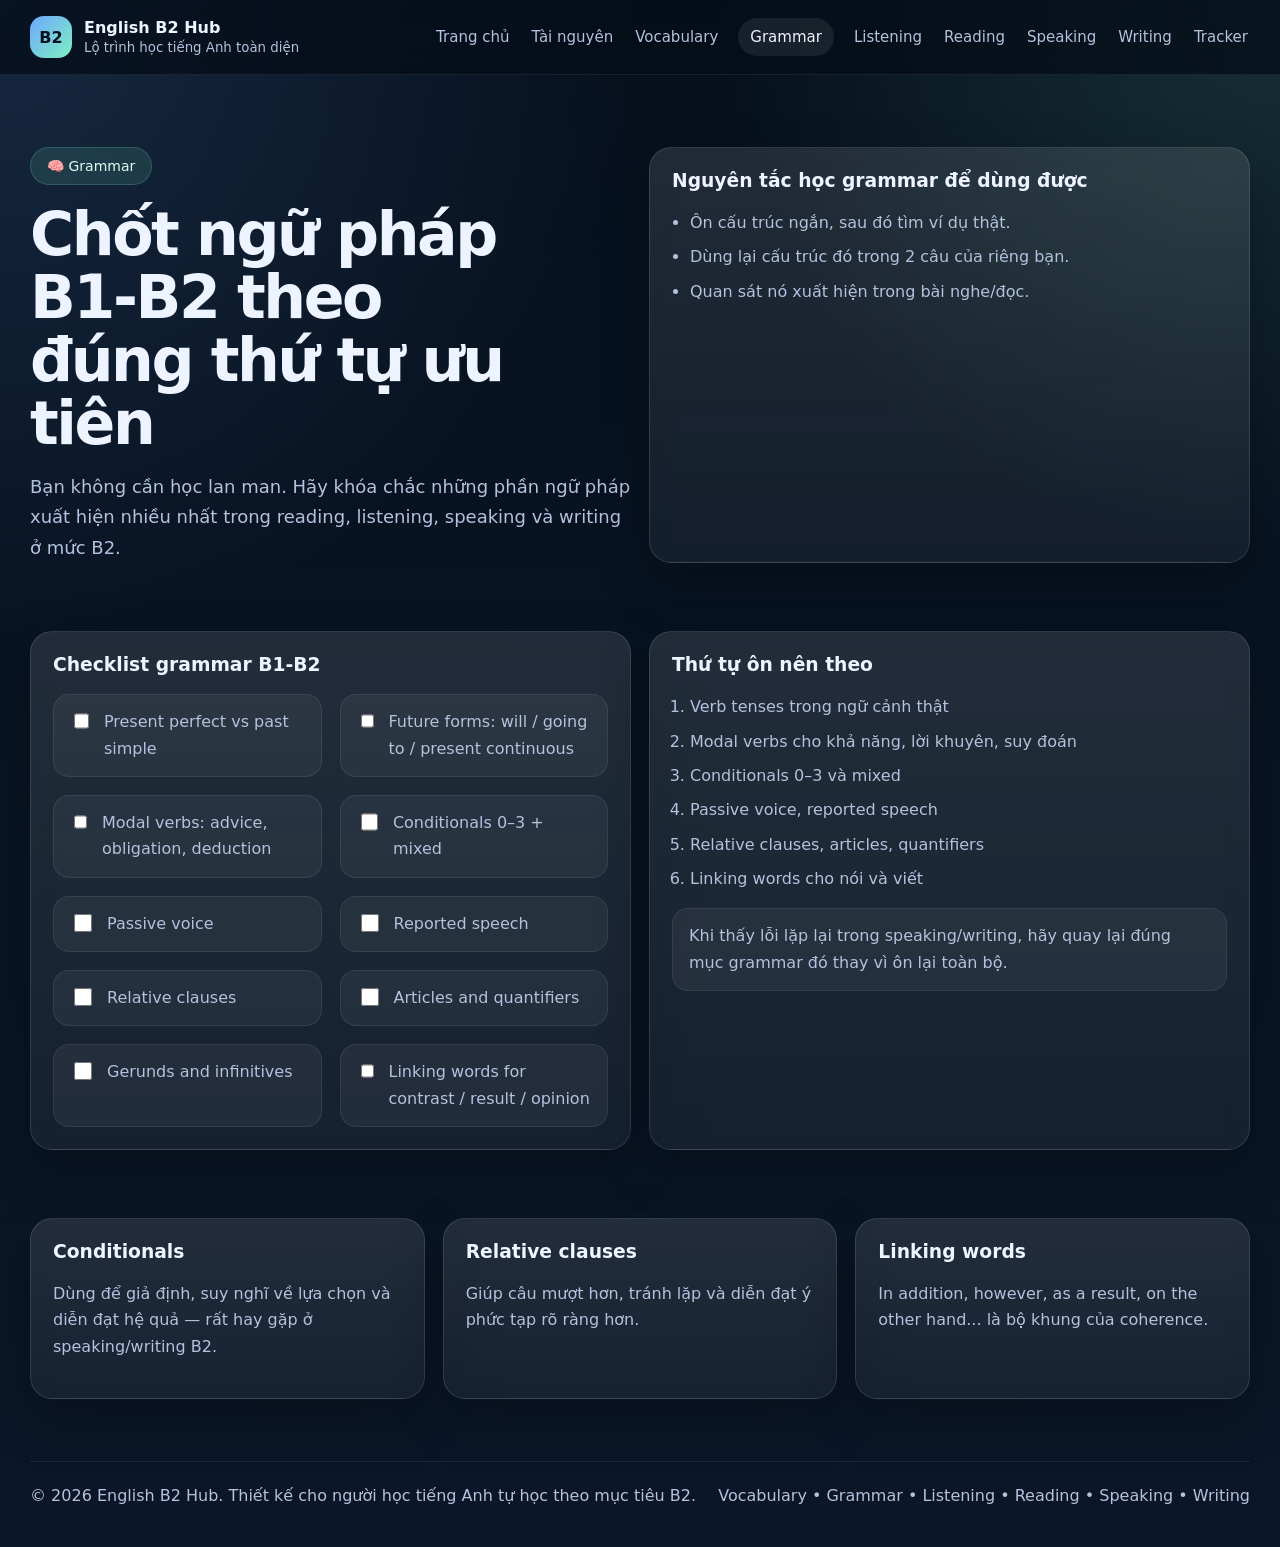
==== grammar.html @ 18d77c6f "`Removed styles.css and app.js files, replaced with inline styles in HTML files`" ====
<!DOCTYPE html>
<html lang="vi">
  <head>
    <meta charset="UTF-8" />
    <meta name="viewport" content="width=device-width, initial-scale=1.0" />
    <title>English B2 Hub - Grammar</title>
    <meta name="description" content="Trang ôn ngữ pháp B1-B2 với checklist và thứ tự ưu tiên." />
    <style id="inline-styles">
/* English B2 Hub - shared styles */
:root {
  --bg: #07111f;
  --bg-soft: #0d1b2d;
  --card: rgba(255, 255, 255, 0.08);
  --card-strong: rgba(255, 255, 255, 0.12);
  --card-border: rgba(255, 255, 255, 0.12);
  --text: #eef4ff;
  --muted: #b3c2dd;
  --primary: #6ea8fe;
  --accent: #7ef0c2;
  --warning: #ffd166;
  --danger: #ff9b9b;
  --ok: #89f0bb;
  --shadow: 0 20px 50px rgba(0, 0, 0, 0.28);
  --radius: 22px;
  --max-width: 1220px;
}
* { box-sizing: border-box; }
html { scroll-behavior: smooth; }
body {
  margin: 0;
  font-family: Inter, system-ui, -apple-system, BlinkMacSystemFont, "Segoe UI", sans-serif;
  background:
    radial-gradient(circle at top left, rgba(110, 168, 254, 0.16), transparent 32%),
    radial-gradient(circle at top right, rgba(126, 240, 194, 0.14), transparent 28%),
    linear-gradient(180deg, #06101d 0%, #081423 48%, #0b1728 100%);
  color: var(--text);
}
a { color: inherit; text-decoration: none; }
button, input, textarea, select { font: inherit; }
input, textarea, select {
  width: 100%;
  background: rgba(255,255,255,0.06);
  border: 1px solid rgba(255,255,255,0.12);
  color: var(--text);
  border-radius: 14px;
  padding: 12px 14px;
}
input::placeholder, textarea::placeholder { color: #9eb0cd; }
textarea { min-height: 96px; resize: vertical; }
.container {
  width: min(var(--max-width), calc(100% - 28px));
  margin: 0 auto;
}
.pill {
  display: inline-flex;
  gap: 8px;
  align-items: center;
  padding: 10px 16px;
  border-radius: 999px;
  background: rgba(126,240,194,0.12);
  border: 1px solid rgba(126,240,194,0.2);
  color: #ddfff2;
  font-size: 14px;
}
header {
  position: sticky;
  top: 0;
  z-index: 30;
  backdrop-filter: blur(14px);
  background: rgba(5,13,24,0.74);
  border-bottom: 1px solid rgba(255,255,255,0.08);
}
.nav {
  display: flex;
  justify-content: space-between;
  align-items: center;
  gap: 18px;
  padding: 16px 0;
}
.brand {
  display: flex;
  align-items: center;
  gap: 12px;
  font-weight: 800;
}
.brand-logo {
  width: 42px;
  height: 42px;
  border-radius: 14px;
  display: grid;
  place-items: center;
  background: linear-gradient(135deg, var(--primary), var(--accent));
  color: #07111f;
  font-weight: 900;
}
.nav-links {
  display: flex;
  align-items: center;
  gap: 18px;
  color: var(--muted);
  font-size: 15px;
  flex-wrap: wrap;
  justify-content: flex-end;
}
.nav-links a:hover, .nav-links a.active { color: var(--text); }
.button {
  display: inline-flex;
  align-items: center;
  justify-content: center;
  gap: 10px;
  padding: 14px 20px;
  border-radius: 14px;
  font-weight: 700;
  border: none;
  cursor: pointer;
  transition: transform 0.2s ease, opacity 0.2s ease;
}
.button:hover { transform: translateY(-2px); }
.button-primary {
  background: linear-gradient(135deg, var(--primary), #9bc5ff);
  color: #07111f;
  box-shadow: 0 14px 30px rgba(110,168,254,0.2);
}
.button-secondary {
  background: rgba(255,255,255,0.08);
  color: var(--text);
  border: 1px solid rgba(255,255,255,0.12);
}
.button-ghost {
  background: transparent;
  color: var(--muted);
  border: 1px solid rgba(255,255,255,0.12);
}
.hero { padding: 72px 0 34px; }
.hero-grid {
  display: grid;
  grid-template-columns: 1.1fr 0.9fr;
  gap: 22px;
  align-items: center;
}
.hero h1 {
  margin: 18px 0 16px;
  font-size: clamp(2.4rem, 4.7vw, 4.5rem);
  line-height: 1.05;
  letter-spacing: -0.04em;
}
.hero p {
  margin: 0;
  color: var(--muted);
  font-size: 18px;
  line-height: 1.7;
  max-width: 720px;
}
.hero-actions {
  display: flex;
  gap: 14px;
  flex-wrap: wrap;
  margin-top: 28px;
}
.hero-card,
.card {
  background: linear-gradient(180deg, rgba(255,255,255,0.11), rgba(255,255,255,0.05));
  border: 1px solid var(--card-border);
  border-radius: var(--radius);
  padding: 22px;
  box-shadow: var(--shadow);
}
.hero-card h3,
.card h3,
.card h4,
.section-title h2,
.resource-card h3,
.metric strong,
.stat-card strong {
  margin-top: 0;
}
.mini-grid,
.grid-2,
.grid-3,
.grid-4,
.quick-grid,
.card-grid,
.checklist-grid,
.resource-grid,
.form-grid,
.skill-tabs,
.stat-grid {
  display: grid;
  gap: 18px;
}
.grid-2, .form-grid { grid-template-columns: repeat(2, 1fr); }
.grid-3, .resource-grid, .quick-grid { grid-template-columns: repeat(3, 1fr); }
.grid-4, .card-grid, .mini-grid, .stat-grid { grid-template-columns: repeat(4, 1fr); }
.checklist-grid { grid-template-columns: repeat(2, 1fr); }
.skill-tabs { grid-template-columns: repeat(5, 1fr); }
section { padding: 34px 0; }
.section-title {
  display: flex;
  justify-content: space-between;
  align-items: end;
  gap: 20px;
  margin-bottom: 22px;
}
.section-title h2 {
  margin: 0;
  font-size: clamp(1.7rem, 3vw, 2.45rem);
}
.section-title p,
.card p,
.list li,
.note,
.metric p,
.small-muted,
label {
  color: var(--muted);
  line-height: 1.65;
}
.metric strong, .stat-card strong {
  font-size: 28px;
  display: block;
  margin-bottom: 8px;
}
.metric, .stat-card { text-align: center; }
.badge,
.tag {
  display: inline-flex;
  align-items: center;
  gap: 8px;
  padding: 8px 12px;
  border-radius: 999px;
  background: rgba(255,255,255,0.08);
  color: #dce8ff;
  font-size: 13px;
  font-weight: 700;
}
.resource-top,
.flex-between,
.page-top {
  display: flex;
  align-items: center;
  justify-content: space-between;
  gap: 10px;
  flex-wrap: wrap;
}
.page-top { margin-bottom: 18px; }
.resource-links,
.inline-actions {
  display: flex;
  gap: 10px;
  flex-wrap: wrap;
  margin-top: 16px;
}
.resource-link {
  display: inline-flex;
  align-items: center;
  gap: 8px;
  padding: 10px 14px;
  border-radius: 999px;
  background: rgba(255,255,255,0.08);
  border: 1px solid rgba(255,255,255,0.12);
  color: var(--text);
  font-size: 14px;
  font-weight: 600;
}
.resource-link:hover { background: rgba(255,255,255,0.12); }
.list {
  margin: 14px 0 0;
  padding-left: 18px;
  display: grid;
  gap: 8px;
}
.mini-icon,
.step-no {
  width: 52px;
  height: 52px;
  border-radius: 16px;
  display: grid;
  place-items: center;
  margin-bottom: 16px;
  font-weight: 800;
  font-size: 20px;
  background: linear-gradient(135deg, rgba(110,168,254,0.2), rgba(126,240,194,0.18));
  border: 1px solid rgba(255,255,255,0.12);
}
.progress-shell {
  height: 12px;
  width: 100%;
  border-radius: 999px;
  background: rgba(255,255,255,0.08);
  overflow: hidden;
  margin-top: 16px;
}
.progress-bar {
  height: 100%;
  width: 0%;
  border-radius: inherit;
  background: linear-gradient(90deg, var(--accent), var(--primary));
  transition: width 0.25s ease;
}
.note {
  background: rgba(255,255,255,0.05);
  border: 1px solid rgba(255,255,255,0.08);
  border-radius: 16px;
  padding: 14px 16px;
}
.resource-panel { display: none; }
.resource-panel.active { display: block; }
.skill-tab {
  padding: 14px 16px;
  border-radius: 16px;
  background: rgba(255,255,255,0.06);
  border: 1px solid rgba(255,255,255,0.12);
  color: var(--text);
  cursor: pointer;
  font-weight: 700;
}
.skill-tab.active {
  background: linear-gradient(135deg, rgba(110,168,254,0.22), rgba(126,240,194,0.18));
  border-color: rgba(126,240,194,0.42);
}
.check-item {
  display: flex;
  gap: 12px;
  align-items: flex-start;
  padding: 14px 16px;
  border-radius: 16px;
  background: rgba(255,255,255,0.05);
  border: 1px solid rgba(255,255,255,0.08);
}
.check-item input[type="checkbox"] {
  width: 18px;
  height: 18px;
  accent-color: #7ef0c2;
  margin-top: 3px;
}
.starter-card,
.resource-card,
.metric,
.vocab-item,
.prompt-box,
.task-card,
.feature-card {
  background: rgba(255,255,255,0.06);
  border: 1px solid rgba(255,255,255,0.1);
  border-radius: 20px;
  padding: 18px;
}
.starter-card strong, .vocab-item strong {
  display: block;
  margin-bottom: 8px;
  font-size: 17px;
}
.vocab-form, .search-row {
  display: grid;
  gap: 12px;
}
.vocab-list, .tasks-list {
  display: grid;
  gap: 12px;
  margin-top: 18px;
}
.vocab-item {
  display: flex;
  justify-content: space-between;
  gap: 14px;
  align-items: flex-start;
}
.icon-btn {
  min-width: 42px;
  height: 42px;
  border-radius: 12px;
  border: 1px solid rgba(255,255,255,0.12);
  background: rgba(255,255,255,0.06);
  color: var(--text);
  cursor: pointer;
}
.prompt-box {
  min-height: 120px;
  font-size: 17px;
  line-height: 1.7;
}
footer {
  padding: 28px 0 42px;
  color: var(--muted);
}
.footer-row {
  display: flex;
  justify-content: space-between;
  gap: 16px;
  flex-wrap: wrap;
  border-top: 1px solid rgba(255,255,255,0.08);
  padding-top: 24px;
}
.hero-card ul { margin-top: 12px; }
.table-lite {
  width: 100%;
  border-collapse: collapse;
  margin-top: 12px;
}
.table-lite th, .table-lite td {
  text-align: left;
  padding: 12px 10px;
  border-bottom: 1px solid rgba(255,255,255,0.08);
  color: var(--muted);
}
.table-lite th { color: var(--text); font-weight: 700; }
.kbd {
  display: inline-block;
  padding: 4px 8px;
  border-radius: 8px;
  background: rgba(255,255,255,0.08);
  border: 1px solid rgba(255,255,255,0.12);
  color: #dce8ff;
  font-size: 13px;
}
@media (max-width: 1100px) {
  .hero-grid,
  .grid-2,
  .grid-3,
  .grid-4,
  .quick-grid,
  .card-grid,
  .checklist-grid,
  .resource-grid,
  .form-grid,
  .stat-grid,
  .mini-grid {
    grid-template-columns: repeat(2, 1fr);
  }
  .skill-tabs { grid-template-columns: repeat(3, 1fr); }
  .hero-grid { grid-template-columns: 1fr; }
}
@media (max-width: 760px) {
  .nav-links { display: none; }
  .hero { padding-top: 42px; }
  .hero p { font-size: 16px; }
  .grid-2,
  .grid-3,
  .grid-4,
  .quick-grid,
  .card-grid,
  .checklist-grid,
  .resource-grid,
  .form-grid,
  .skill-tabs,
  .stat-grid,
  .mini-grid,
  .hero-grid {
    grid-template-columns: 1fr;
  }
  .section-title,
  .flex-between,
  .footer-row,
  .page-top {
    flex-direction: column;
    align-items: flex-start;
  }
}


/* extra fixes */
html, body { min-height: 100%; }
body { overflow-x: hidden; }
header { position: sticky; top: 0; }
.nav-links a.active { color: var(--text); background: rgba(255,255,255,0.08); padding: 10px 12px; border-radius: 999px; }
.nav-links a { padding: 8px 2px; }
.hero h1 { max-width: 12ch; }
.card, .feature-card, .resource-card, .hero-card, .tracker-card, .starter-card { backdrop-filter: blur(10px); }
.feature-card, .resource-card, .tracker-card, .starter-card { background: linear-gradient(180deg, rgba(255,255,255,0.10), rgba(255,255,255,0.05)); border: 1px solid var(--card-border); border-radius: var(--radius); padding: 22px; box-shadow: var(--shadow); }
.feature-card h3, .resource-card h3 { margin-top: 0; }
.feature-card p, .resource-card p { color: var(--muted); line-height: 1.65; }
.inline-actions { display: flex; gap: 10px; flex-wrap: wrap; margin-top: 14px; }
.card-grid { display: grid; gap: 18px; grid-template-columns: repeat(4, 1fr); }
.stat-grid { display: grid; gap: 18px; grid-template-columns: repeat(4, 1fr); }
.stat-card { text-align: center; }
.stat-card strong { display: block; font-size: 26px; margin-bottom: 8px; }
.page-top { display: flex; justify-content: space-between; align-items: center; gap: 10px; flex-wrap: wrap; }
.step-no { width: 52px; height: 52px; border-radius: 16px; display: grid; place-items: center; margin-bottom: 16px; font-weight: 800; font-size: 20px; background: linear-gradient(135deg, rgba(110,168,254,0.2), rgba(126,240,194,0.18)); border: 1px solid rgba(255,255,255,0.12); }
@media (max-width: 1100px) { .card-grid, .stat-grid { grid-template-columns: repeat(2, 1fr); } .hero h1 { max-width: none; } }
@media (max-width: 760px) { .card-grid, .stat-grid { grid-template-columns: 1fr; } .nav-links a.active { padding: 8px 0; background: transparent; } }

</style>
    <link rel="stylesheet" href="assets/styles.css" />
  </head>
  <body>
    <header>
      <div class="container nav">
        <a href="index.html" class="brand">
          <div class="brand-logo">B2</div>
          <div>
            <div>English B2 Hub</div>
            <small style="color: var(--muted); font-weight: 500">Lộ trình học tiếng Anh toàn diện</small>
          </div>
        </a>
        <nav class="nav-links">
          <a href="index.html" class="">Trang chủ</a>
<a href="resources.html" class="">Tài nguyên</a>
<a href="vocabulary.html" class="">Vocabulary</a>
<a href="grammar.html" class="active">Grammar</a>
<a href="listening.html" class="">Listening</a>
<a href="reading.html" class="">Reading</a>
<a href="speaking.html" class="">Speaking</a>
<a href="writing.html" class="">Writing</a>
<a href="tracker.html" class="">Tracker</a>
        </nav>
      </div>
    </header>
    <main>

      <section class="hero">
        <div class="container grid-2">
          <div>
            <div class="pill">🧠 Grammar</div>
            <h1 style="margin-top:18px;">Chốt ngữ pháp B1-B2 theo đúng thứ tự ưu tiên</h1>
            <p>Bạn không cần học lan man. Hãy khóa chắc những phần ngữ pháp xuất hiện nhiều nhất trong reading, listening, speaking và writing ở mức B2.</p>
          </div>
          <div class="hero-card">
            <h3>Nguyên tắc học grammar để dùng được</h3>
            <ul class="list">
              <li>Ôn cấu trúc ngắn, sau đó tìm ví dụ thật.</li>
              <li>Dùng lại cấu trúc đó trong 2 câu của riêng bạn.</li>
              <li>Quan sát nó xuất hiện trong bài nghe/đọc.</li>
            </ul>
          </div>
        </div>
      </section>

      <section>
        <div class="container grid-2">
          <article class="card">
            <h3>Checklist grammar B1-B2</h3>
            <div class="checklist-grid" id="grammarChecklist"></div>
          </article>
          <article class="card">
            <h3>Thứ tự ôn nên theo</h3>
            <ol class="list">
              <li>Verb tenses trong ngữ cảnh thật</li>
              <li>Modal verbs cho khả năng, lời khuyên, suy đoán</li>
              <li>Conditionals 0–3 và mixed</li>
              <li>Passive voice, reported speech</li>
              <li>Relative clauses, articles, quantifiers</li>
              <li>Linking words cho nói và viết</li>
            </ol>
            <div class="note" style="margin-top:16px;">Khi thấy lỗi lặp lại trong speaking/writing, hãy quay lại đúng mục grammar đó thay vì ôn lại toàn bộ.</div>
          </article>
        </div>
      </section>

      <section>
        <div class="container grid-3">
          <article class="resource-card">
            <h3>Conditionals</h3>
            <p>Dùng để giả định, suy nghĩ về lựa chọn và diễn đạt hệ quả — rất hay gặp ở speaking/writing B2.</p>
          </article>
          <article class="resource-card">
            <h3>Relative clauses</h3>
            <p>Giúp câu mượt hơn, tránh lặp và diễn đạt ý phức tạp rõ ràng hơn.</p>
          </article>
          <article class="resource-card">
            <h3>Linking words</h3>
            <p>In addition, however, as a result, on the other hand... là bộ khung của coherence.</p>
          </article>
        </div>
      </section>

    </main>

    <footer>
      <div class="container footer-row">
        <div>© 2026 English B2 Hub. Thiết kế cho người học tiếng Anh tự học theo mục tiêu B2.</div>
        <div>Vocabulary • Grammar • Listening • Reading • Speaking • Writing</div>
      </div>
    </footer>
    <script defer src="assets/app.js"></script>
  </body>
</html>
---- assets/styles.css ----
/* English B2 Hub - shared styles */
:root {
  --bg: #07111f;
  --bg-soft: #0d1b2d;
  --card: rgba(255, 255, 255, 0.08);
  --card-strong: rgba(255, 255, 255, 0.12);
  --card-border: rgba(255, 255, 255, 0.12);
  --text: #eef4ff;
  --muted: #b3c2dd;
  --primary: #6ea8fe;
  --accent: #7ef0c2;
  --warning: #ffd166;
  --danger: #ff9b9b;
  --ok: #89f0bb;
  --shadow: 0 20px 50px rgba(0, 0, 0, 0.28);
  --radius: 22px;
  --max-width: 1220px;
}
* { box-sizing: border-box; }
html { scroll-behavior: smooth; }
body {
  margin: 0;
  font-family: Inter, system-ui, -apple-system, BlinkMacSystemFont, "Segoe UI", sans-serif;
  background:
    radial-gradient(circle at top left, rgba(110, 168, 254, 0.16), transparent 32%),
    radial-gradient(circle at top right, rgba(126, 240, 194, 0.14), transparent 28%),
    linear-gradient(180deg, #06101d 0%, #081423 48%, #0b1728 100%);
  color: var(--text);
}
a { color: inherit; text-decoration: none; }
button, input, textarea, select { font: inherit; }
input, textarea, select {
  width: 100%;
  background: rgba(255,255,255,0.06);
  border: 1px solid rgba(255,255,255,0.12);
  color: var(--text);
  border-radius: 14px;
  padding: 12px 14px;
}
input::placeholder, textarea::placeholder { color: #9eb0cd; }
textarea { min-height: 96px; resize: vertical; }
.container {
  width: min(var(--max-width), calc(100% - 28px));
  margin: 0 auto;
}
.pill {
  display: inline-flex;
  gap: 8px;
  align-items: center;
  padding: 10px 16px;
  border-radius: 999px;
  background: rgba(126,240,194,0.12);
  border: 1px solid rgba(126,240,194,0.2);
  color: #ddfff2;
  font-size: 14px;
}
header {
  position: sticky;
  top: 0;
  z-index: 30;
  backdrop-filter: blur(14px);
  background: rgba(5,13,24,0.74);
  border-bottom: 1px solid rgba(255,255,255,0.08);
}
.nav {
  display: flex;
  justify-content: space-between;
  align-items: center;
  gap: 18px;
  padding: 16px 0;
}
.brand {
  display: flex;
  align-items: center;
  gap: 12px;
  font-weight: 800;
}
.brand-logo {
  width: 42px;
  height: 42px;
  border-radius: 14px;
  display: grid;
  place-items: center;
  background: linear-gradient(135deg, var(--primary), var(--accent));
  color: #07111f;
  font-weight: 900;
}
.nav-links {
  display: flex;
  align-items: center;
  gap: 18px;
  color: var(--muted);
  font-size: 15px;
  flex-wrap: wrap;
  justify-content: flex-end;
}
.nav-links a:hover, .nav-links a.active { color: var(--text); }
.button {
  display: inline-flex;
  align-items: center;
  justify-content: center;
  gap: 10px;
  padding: 14px 20px;
  border-radius: 14px;
  font-weight: 700;
  border: none;
  cursor: pointer;
  transition: transform 0.2s ease, opacity 0.2s ease;
}
.button:hover { transform: translateY(-2px); }
.button-primary {
  background: linear-gradient(135deg, var(--primary), #9bc5ff);
  color: #07111f;
  box-shadow: 0 14px 30px rgba(110,168,254,0.2);
}
.button-secondary {
  background: rgba(255,255,255,0.08);
  color: var(--text);
  border: 1px solid rgba(255,255,255,0.12);
}
.button-ghost {
  background: transparent;
  color: var(--muted);
  border: 1px solid rgba(255,255,255,0.12);
}
.hero { padding: 72px 0 34px; }
.hero-grid {
  display: grid;
  grid-template-columns: 1.1fr 0.9fr;
  gap: 22px;
  align-items: center;
}
.hero h1 {
  margin: 18px 0 16px;
  font-size: clamp(2.4rem, 4.7vw, 4.5rem);
  line-height: 1.05;
  letter-spacing: -0.04em;
}
.hero p {
  margin: 0;
  color: var(--muted);
  font-size: 18px;
  line-height: 1.7;
  max-width: 720px;
}
.hero-actions {
  display: flex;
  gap: 14px;
  flex-wrap: wrap;
  margin-top: 28px;
}
.hero-card,
.card {
  background: linear-gradient(180deg, rgba(255,255,255,0.11), rgba(255,255,255,0.05));
  border: 1px solid var(--card-border);
  border-radius: var(--radius);
  padding: 22px;
  box-shadow: var(--shadow);
}
.hero-card h3,
.card h3,
.card h4,
.section-title h2,
.resource-card h3,
.metric strong,
.stat-card strong {
  margin-top: 0;
}
.mini-grid,
.grid-2,
.grid-3,
.grid-4,
.quick-grid,
.card-grid,
.checklist-grid,
.resource-grid,
.form-grid,
.skill-tabs,
.stat-grid {
  display: grid;
  gap: 18px;
}
.grid-2, .form-grid { grid-template-columns: repeat(2, 1fr); }
.grid-3, .resource-grid, .quick-grid { grid-template-columns: repeat(3, 1fr); }
.grid-4, .card-grid, .mini-grid, .stat-grid { grid-template-columns: repeat(4, 1fr); }
.checklist-grid { grid-template-columns: repeat(2, 1fr); }
.skill-tabs { grid-template-columns: repeat(5, 1fr); }
section { padding: 34px 0; }
.section-title {
  display: flex;
  justify-content: space-between;
  align-items: end;
  gap: 20px;
  margin-bottom: 22px;
}
.section-title h2 {
  margin: 0;
  font-size: clamp(1.7rem, 3vw, 2.45rem);
}
.section-title p,
.card p,
.list li,
.note,
.metric p,
.small-muted,
label {
  color: var(--muted);
  line-height: 1.65;
}
.metric strong, .stat-card strong {
  font-size: 28px;
  display: block;
  margin-bottom: 8px;
}
.metric, .stat-card { text-align: center; }
.badge,
.tag {
  display: inline-flex;
  align-items: center;
  gap: 8px;
  padding: 8px 12px;
  border-radius: 999px;
  background: rgba(255,255,255,0.08);
  color: #dce8ff;
  font-size: 13px;
  font-weight: 700;
}
.resource-top,
.flex-between,
.page-top {
  display: flex;
  align-items: center;
  justify-content: space-between;
  gap: 10px;
  flex-wrap: wrap;
}
.page-top { margin-bottom: 18px; }
.resource-links,
.inline-actions {
  display: flex;
  gap: 10px;
  flex-wrap: wrap;
  margin-top: 16px;
}
.resource-link {
  display: inline-flex;
  align-items: center;
  gap: 8px;
  padding: 10px 14px;
  border-radius: 999px;
  background: rgba(255,255,255,0.08);
  border: 1px solid rgba(255,255,255,0.12);
  color: var(--text);
  font-size: 14px;
  font-weight: 600;
}
.resource-link:hover { background: rgba(255,255,255,0.12); }
.list {
  margin: 14px 0 0;
  padding-left: 18px;
  display: grid;
  gap: 8px;
}
.mini-icon,
.step-no {
  width: 52px;
  height: 52px;
  border-radius: 16px;
  display: grid;
  place-items: center;
  margin-bottom: 16px;
  font-weight: 800;
  font-size: 20px;
  background: linear-gradient(135deg, rgba(110,168,254,0.2), rgba(126,240,194,0.18));
  border: 1px solid rgba(255,255,255,0.12);
}
.progress-shell {
  height: 12px;
  width: 100%;
  border-radius: 999px;
  background: rgba(255,255,255,0.08);
  overflow: hidden;
  margin-top: 16px;
}
.progress-bar {
  height: 100%;
  width: 0%;
  border-radius: inherit;
  background: linear-gradient(90deg, var(--accent), var(--primary));
  transition: width 0.25s ease;
}
.note {
  background: rgba(255,255,255,0.05);
  border: 1px solid rgba(255,255,255,0.08);
  border-radius: 16px;
  padding: 14px 16px;
}
.resource-panel { display: none; }
.resource-panel.active { display: block; }
.skill-tab {
  padding: 14px 16px;
  border-radius: 16px;
  background: rgba(255,255,255,0.06);
  border: 1px solid rgba(255,255,255,0.12);
  color: var(--text);
  cursor: pointer;
  font-weight: 700;
}
.skill-tab.active {
  background: linear-gradient(135deg, rgba(110,168,254,0.22), rgba(126,240,194,0.18));
  border-color: rgba(126,240,194,0.42);
}
.check-item {
  display: flex;
  gap: 12px;
  align-items: flex-start;
  padding: 14px 16px;
  border-radius: 16px;
  background: rgba(255,255,255,0.05);
  border: 1px solid rgba(255,255,255,0.08);
}
.check-item input[type="checkbox"] {
  width: 18px;
  height: 18px;
  accent-color: #7ef0c2;
  margin-top: 3px;
}
.starter-card,
.resource-card,
.metric,
.vocab-item,
.prompt-box,
.task-card,
.feature-card {
  background: rgba(255,255,255,0.06);
  border: 1px solid rgba(255,255,255,0.1);
  border-radius: 20px;
  padding: 18px;
}
.starter-card strong, .vocab-item strong {
  display: block;
  margin-bottom: 8px;
  font-size: 17px;
}
.vocab-form, .search-row {
  display: grid;
  gap: 12px;
}
.vocab-list, .tasks-list {
  display: grid;
  gap: 12px;
  margin-top: 18px;
}
.vocab-item {
  display: flex;
  justify-content: space-between;
  gap: 14px;
  align-items: flex-start;
}
.icon-btn {
  min-width: 42px;
  height: 42px;
  border-radius: 12px;
  border: 1px solid rgba(255,255,255,0.12);
  background: rgba(255,255,255,0.06);
  color: var(--text);
  cursor: pointer;
}
.prompt-box {
  min-height: 120px;
  font-size: 17px;
  line-height: 1.7;
}
footer {
  padding: 28px 0 42px;
  color: var(--muted);
}
.footer-row {
  display: flex;
  justify-content: space-between;
  gap: 16px;
  flex-wrap: wrap;
  border-top: 1px solid rgba(255,255,255,0.08);
  padding-top: 24px;
}
.hero-card ul { margin-top: 12px; }
.table-lite {
  width: 100%;
  border-collapse: collapse;
  margin-top: 12px;
}
.table-lite th, .table-lite td {
  text-align: left;
  padding: 12px 10px;
  border-bottom: 1px solid rgba(255,255,255,0.08);
  color: var(--muted);
}
.table-lite th { color: var(--text); font-weight: 700; }
.kbd {
  display: inline-block;
  padding: 4px 8px;
  border-radius: 8px;
  background: rgba(255,255,255,0.08);
  border: 1px solid rgba(255,255,255,0.12);
  color: #dce8ff;
  font-size: 13px;
}
@media (max-width: 1100px) {
  .hero-grid,
  .grid-2,
  .grid-3,
  .grid-4,
  .quick-grid,
  .card-grid,
  .checklist-grid,
  .resource-grid,
  .form-grid,
  .stat-grid,
  .mini-grid {
    grid-template-columns: repeat(2, 1fr);
  }
  .skill-tabs { grid-template-columns: repeat(3, 1fr); }
  .hero-grid { grid-template-columns: 1fr; }
}
@media (max-width: 760px) {
  .nav-links { display: none; }
  .hero { padding-top: 42px; }
  .hero p { font-size: 16px; }
  .grid-2,
  .grid-3,
  .grid-4,
  .quick-grid,
  .card-grid,
  .checklist-grid,
  .resource-grid,
  .form-grid,
  .skill-tabs,
  .stat-grid,
  .mini-grid,
  .hero-grid {
    grid-template-columns: 1fr;
  }
  .section-title,
  .flex-between,
  .footer-row,
  .page-top {
    flex-direction: column;
    align-items: flex-start;
  }
}


/* extra fixes */
html, body { min-height: 100%; }
body { overflow-x: hidden; }
header { position: sticky; top: 0; }
.nav-links a.active { color: var(--text); background: rgba(255,255,255,0.08); padding: 10px 12px; border-radius: 999px; }
.nav-links a { padding: 8px 2px; }
.hero h1 { max-width: 12ch; }
.card, .feature-card, .resource-card, .hero-card, .tracker-card, .starter-card { backdrop-filter: blur(10px); }
.feature-card, .resource-card, .tracker-card, .starter-card { background: linear-gradient(180deg, rgba(255,255,255,0.10), rgba(255,255,255,0.05)); border: 1px solid var(--card-border); border-radius: var(--radius); padding: 22px; box-shadow: var(--shadow); }
.feature-card h3, .resource-card h3 { margin-top: 0; }
.feature-card p, .resource-card p { color: var(--muted); line-height: 1.65; }
.inline-actions { display: flex; gap: 10px; flex-wrap: wrap; margin-top: 14px; }
.card-grid { display: grid; gap: 18px; grid-template-columns: repeat(4, 1fr); }
.stat-grid { display: grid; gap: 18px; grid-template-columns: repeat(4, 1fr); }
.stat-card { text-align: center; }
.stat-card strong { display: block; font-size: 26px; margin-bottom: 8px; }
.page-top { display: flex; justify-content: space-between; align-items: center; gap: 10px; flex-wrap: wrap; }
.step-no { width: 52px; height: 52px; border-radius: 16px; display: grid; place-items: center; margin-bottom: 16px; font-weight: 800; font-size: 20px; background: linear-gradient(135deg, rgba(110,168,254,0.2), rgba(126,240,194,0.18)); border: 1px solid rgba(255,255,255,0.12); }
@media (max-width: 1100px) { .card-grid, .stat-grid { grid-template-columns: repeat(2, 1fr); } .hero h1 { max-width: none; } }
@media (max-width: 760px) { .card-grid, .stat-grid { grid-template-columns: 1fr; } .nav-links a.active { padding: 8px 0; background: transparent; } }
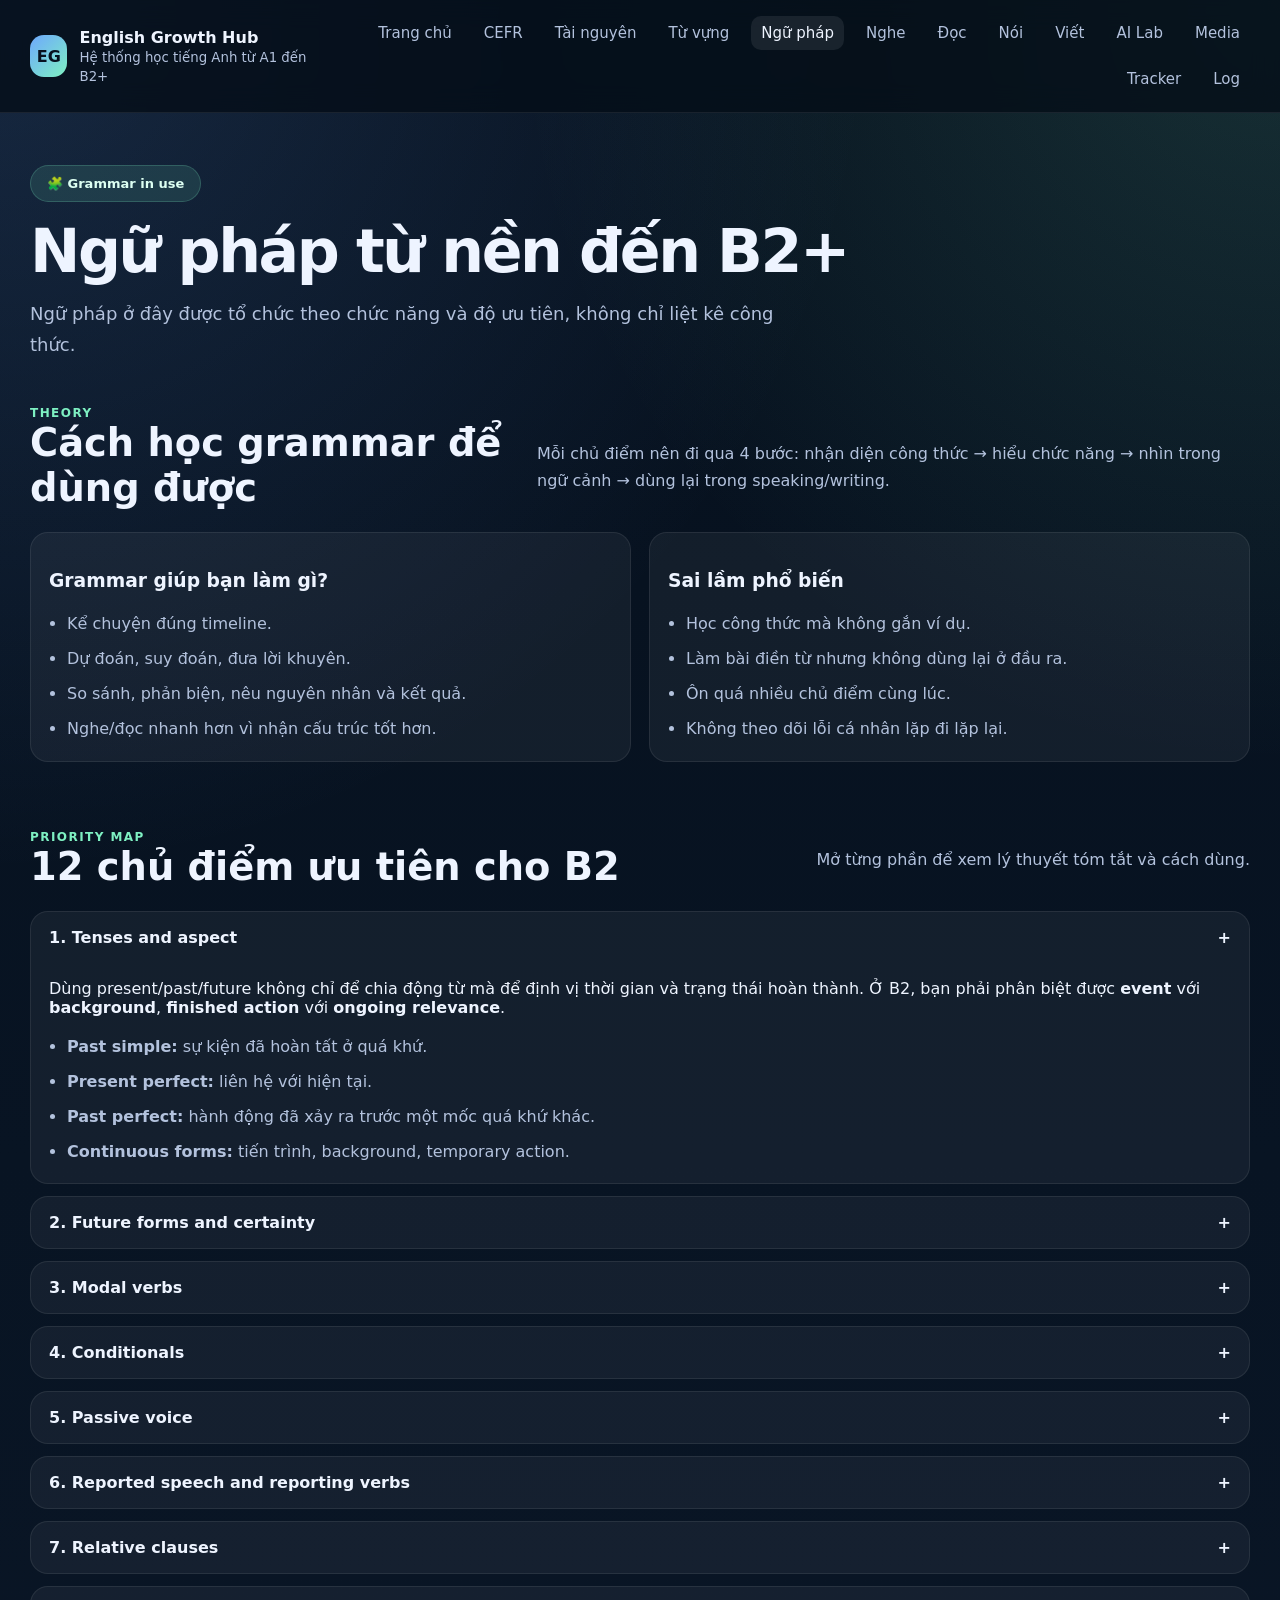
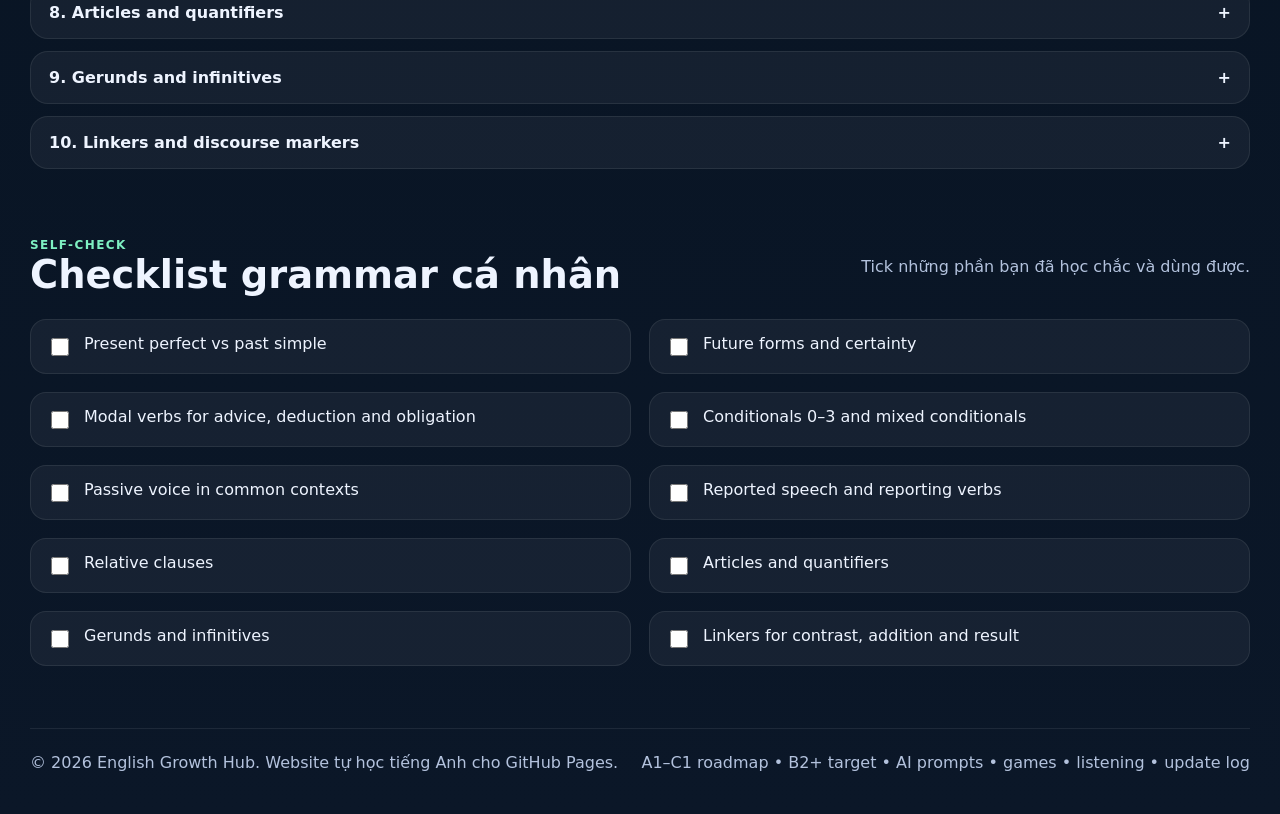
==== commit 1d4815c1: "`Updated English B2 Hub website with new features and content`" ====
--- a/grammar.html
+++ b/grammar.html
@@ -1,576 +1,25 @@
 <!DOCTYPE html>
 <html lang="vi">
-  <head>
-    <meta charset="UTF-8" />
-    <meta name="viewport" content="width=device-width, initial-scale=1.0" />
-    <title>English B2 Hub - Grammar</title>
-    <meta name="description" content="Trang ôn ngữ pháp B1-B2 với checklist và thứ tự ưu tiên." />
-    <style id="inline-styles">
-/* English B2 Hub - shared styles */
-:root {
-  --bg: #07111f;
-  --bg-soft: #0d1b2d;
-  --card: rgba(255, 255, 255, 0.08);
-  --card-strong: rgba(255, 255, 255, 0.12);
-  --card-border: rgba(255, 255, 255, 0.12);
-  --text: #eef4ff;
-  --muted: #b3c2dd;
-  --primary: #6ea8fe;
-  --accent: #7ef0c2;
-  --warning: #ffd166;
-  --danger: #ff9b9b;
-  --ok: #89f0bb;
-  --shadow: 0 20px 50px rgba(0, 0, 0, 0.28);
-  --radius: 22px;
-  --max-width: 1220px;
-}
-* { box-sizing: border-box; }
-html { scroll-behavior: smooth; }
-body {
-  margin: 0;
-  font-family: Inter, system-ui, -apple-system, BlinkMacSystemFont, "Segoe UI", sans-serif;
-  background:
-    radial-gradient(circle at top left, rgba(110, 168, 254, 0.16), transparent 32%),
-    radial-gradient(circle at top right, rgba(126, 240, 194, 0.14), transparent 28%),
-    linear-gradient(180deg, #06101d 0%, #081423 48%, #0b1728 100%);
-  color: var(--text);
-}
-a { color: inherit; text-decoration: none; }
-button, input, textarea, select { font: inherit; }
-input, textarea, select {
-  width: 100%;
-  background: rgba(255,255,255,0.06);
-  border: 1px solid rgba(255,255,255,0.12);
-  color: var(--text);
-  border-radius: 14px;
-  padding: 12px 14px;
-}
-input::placeholder, textarea::placeholder { color: #9eb0cd; }
-textarea { min-height: 96px; resize: vertical; }
-.container {
-  width: min(var(--max-width), calc(100% - 28px));
-  margin: 0 auto;
-}
-.pill {
-  display: inline-flex;
-  gap: 8px;
-  align-items: center;
-  padding: 10px 16px;
-  border-radius: 999px;
-  background: rgba(126,240,194,0.12);
-  border: 1px solid rgba(126,240,194,0.2);
-  color: #ddfff2;
-  font-size: 14px;
-}
-header {
-  position: sticky;
-  top: 0;
-  z-index: 30;
-  backdrop-filter: blur(14px);
-  background: rgba(5,13,24,0.74);
-  border-bottom: 1px solid rgba(255,255,255,0.08);
-}
-.nav {
-  display: flex;
-  justify-content: space-between;
-  align-items: center;
-  gap: 18px;
-  padding: 16px 0;
-}
-.brand {
-  display: flex;
-  align-items: center;
-  gap: 12px;
-  font-weight: 800;
-}
-.brand-logo {
-  width: 42px;
-  height: 42px;
-  border-radius: 14px;
-  display: grid;
-  place-items: center;
-  background: linear-gradient(135deg, var(--primary), var(--accent));
-  color: #07111f;
-  font-weight: 900;
-}
-.nav-links {
-  display: flex;
-  align-items: center;
-  gap: 18px;
-  color: var(--muted);
-  font-size: 15px;
-  flex-wrap: wrap;
-  justify-content: flex-end;
-}
-.nav-links a:hover, .nav-links a.active { color: var(--text); }
-.button {
-  display: inline-flex;
-  align-items: center;
-  justify-content: center;
-  gap: 10px;
-  padding: 14px 20px;
-  border-radius: 14px;
-  font-weight: 700;
-  border: none;
-  cursor: pointer;
-  transition: transform 0.2s ease, opacity 0.2s ease;
-}
-.button:hover { transform: translateY(-2px); }
-.button-primary {
-  background: linear-gradient(135deg, var(--primary), #9bc5ff);
-  color: #07111f;
-  box-shadow: 0 14px 30px rgba(110,168,254,0.2);
-}
-.button-secondary {
-  background: rgba(255,255,255,0.08);
-  color: var(--text);
-  border: 1px solid rgba(255,255,255,0.12);
-}
-.button-ghost {
-  background: transparent;
-  color: var(--muted);
-  border: 1px solid rgba(255,255,255,0.12);
-}
-.hero { padding: 72px 0 34px; }
-.hero-grid {
-  display: grid;
-  grid-template-columns: 1.1fr 0.9fr;
-  gap: 22px;
-  align-items: center;
-}
-.hero h1 {
-  margin: 18px 0 16px;
-  font-size: clamp(2.4rem, 4.7vw, 4.5rem);
-  line-height: 1.05;
-  letter-spacing: -0.04em;
-}
-.hero p {
-  margin: 0;
-  color: var(--muted);
-  font-size: 18px;
-  line-height: 1.7;
-  max-width: 720px;
-}
-.hero-actions {
-  display: flex;
-  gap: 14px;
-  flex-wrap: wrap;
-  margin-top: 28px;
-}
-.hero-card,
-.card {
-  background: linear-gradient(180deg, rgba(255,255,255,0.11), rgba(255,255,255,0.05));
-  border: 1px solid var(--card-border);
-  border-radius: var(--radius);
-  padding: 22px;
-  box-shadow: var(--shadow);
-}
-.hero-card h3,
-.card h3,
-.card h4,
-.section-title h2,
-.resource-card h3,
-.metric strong,
-.stat-card strong {
-  margin-top: 0;
-}
-.mini-grid,
-.grid-2,
-.grid-3,
-.grid-4,
-.quick-grid,
-.card-grid,
-.checklist-grid,
-.resource-grid,
-.form-grid,
-.skill-tabs,
-.stat-grid {
-  display: grid;
-  gap: 18px;
-}
-.grid-2, .form-grid { grid-template-columns: repeat(2, 1fr); }
-.grid-3, .resource-grid, .quick-grid { grid-template-columns: repeat(3, 1fr); }
-.grid-4, .card-grid, .mini-grid, .stat-grid { grid-template-columns: repeat(4, 1fr); }
-.checklist-grid { grid-template-columns: repeat(2, 1fr); }
-.skill-tabs { grid-template-columns: repeat(5, 1fr); }
-section { padding: 34px 0; }
-.section-title {
-  display: flex;
-  justify-content: space-between;
-  align-items: end;
-  gap: 20px;
-  margin-bottom: 22px;
-}
-.section-title h2 {
-  margin: 0;
-  font-size: clamp(1.7rem, 3vw, 2.45rem);
-}
-.section-title p,
-.card p,
-.list li,
-.note,
-.metric p,
-.small-muted,
-label {
-  color: var(--muted);
-  line-height: 1.65;
-}
-.metric strong, .stat-card strong {
-  font-size: 28px;
-  display: block;
-  margin-bottom: 8px;
-}
-.metric, .stat-card { text-align: center; }
-.badge,
-.tag {
-  display: inline-flex;
-  align-items: center;
-  gap: 8px;
-  padding: 8px 12px;
-  border-radius: 999px;
-  background: rgba(255,255,255,0.08);
-  color: #dce8ff;
-  font-size: 13px;
-  font-weight: 700;
-}
-.resource-top,
-.flex-between,
-.page-top {
-  display: flex;
-  align-items: center;
-  justify-content: space-between;
-  gap: 10px;
-  flex-wrap: wrap;
-}
-.page-top { margin-bottom: 18px; }
-.resource-links,
-.inline-actions {
-  display: flex;
-  gap: 10px;
-  flex-wrap: wrap;
-  margin-top: 16px;
-}
-.resource-link {
-  display: inline-flex;
-  align-items: center;
-  gap: 8px;
-  padding: 10px 14px;
-  border-radius: 999px;
-  background: rgba(255,255,255,0.08);
-  border: 1px solid rgba(255,255,255,0.12);
-  color: var(--text);
-  font-size: 14px;
-  font-weight: 600;
-}
-.resource-link:hover { background: rgba(255,255,255,0.12); }
-.list {
-  margin: 14px 0 0;
-  padding-left: 18px;
-  display: grid;
-  gap: 8px;
-}
-.mini-icon,
-.step-no {
-  width: 52px;
-  height: 52px;
-  border-radius: 16px;
-  display: grid;
-  place-items: center;
-  margin-bottom: 16px;
-  font-weight: 800;
-  font-size: 20px;
-  background: linear-gradient(135deg, rgba(110,168,254,0.2), rgba(126,240,194,0.18));
-  border: 1px solid rgba(255,255,255,0.12);
-}
-.progress-shell {
-  height: 12px;
-  width: 100%;
-  border-radius: 999px;
-  background: rgba(255,255,255,0.08);
-  overflow: hidden;
-  margin-top: 16px;
-}
-.progress-bar {
-  height: 100%;
-  width: 0%;
-  border-radius: inherit;
-  background: linear-gradient(90deg, var(--accent), var(--primary));
-  transition: width 0.25s ease;
-}
-.note {
-  background: rgba(255,255,255,0.05);
-  border: 1px solid rgba(255,255,255,0.08);
-  border-radius: 16px;
-  padding: 14px 16px;
-}
-.resource-panel { display: none; }
-.resource-panel.active { display: block; }
-.skill-tab {
-  padding: 14px 16px;
-  border-radius: 16px;
-  background: rgba(255,255,255,0.06);
-  border: 1px solid rgba(255,255,255,0.12);
-  color: var(--text);
-  cursor: pointer;
-  font-weight: 700;
-}
-.skill-tab.active {
-  background: linear-gradient(135deg, rgba(110,168,254,0.22), rgba(126,240,194,0.18));
-  border-color: rgba(126,240,194,0.42);
-}
-.check-item {
-  display: flex;
-  gap: 12px;
-  align-items: flex-start;
-  padding: 14px 16px;
-  border-radius: 16px;
-  background: rgba(255,255,255,0.05);
-  border: 1px solid rgba(255,255,255,0.08);
-}
-.check-item input[type="checkbox"] {
-  width: 18px;
-  height: 18px;
-  accent-color: #7ef0c2;
-  margin-top: 3px;
-}
-.starter-card,
-.resource-card,
-.metric,
-.vocab-item,
-.prompt-box,
-.task-card,
-.feature-card {
-  background: rgba(255,255,255,0.06);
-  border: 1px solid rgba(255,255,255,0.1);
-  border-radius: 20px;
-  padding: 18px;
-}
-.starter-card strong, .vocab-item strong {
-  display: block;
-  margin-bottom: 8px;
-  font-size: 17px;
-}
-.vocab-form, .search-row {
-  display: grid;
-  gap: 12px;
-}
-.vocab-list, .tasks-list {
-  display: grid;
-  gap: 12px;
-  margin-top: 18px;
-}
-.vocab-item {
-  display: flex;
-  justify-content: space-between;
-  gap: 14px;
-  align-items: flex-start;
-}
-.icon-btn {
-  min-width: 42px;
-  height: 42px;
-  border-radius: 12px;
-  border: 1px solid rgba(255,255,255,0.12);
-  background: rgba(255,255,255,0.06);
-  color: var(--text);
-  cursor: pointer;
-}
-.prompt-box {
-  min-height: 120px;
-  font-size: 17px;
-  line-height: 1.7;
-}
-footer {
-  padding: 28px 0 42px;
-  color: var(--muted);
-}
-.footer-row {
-  display: flex;
-  justify-content: space-between;
-  gap: 16px;
-  flex-wrap: wrap;
-  border-top: 1px solid rgba(255,255,255,0.08);
-  padding-top: 24px;
-}
-.hero-card ul { margin-top: 12px; }
-.table-lite {
-  width: 100%;
-  border-collapse: collapse;
-  margin-top: 12px;
-}
-.table-lite th, .table-lite td {
-  text-align: left;
-  padding: 12px 10px;
-  border-bottom: 1px solid rgba(255,255,255,0.08);
-  color: var(--muted);
-}
-.table-lite th { color: var(--text); font-weight: 700; }
-.kbd {
-  display: inline-block;
-  padding: 4px 8px;
-  border-radius: 8px;
-  background: rgba(255,255,255,0.08);
-  border: 1px solid rgba(255,255,255,0.12);
-  color: #dce8ff;
-  font-size: 13px;
-}
-@media (max-width: 1100px) {
-  .hero-grid,
-  .grid-2,
-  .grid-3,
-  .grid-4,
-  .quick-grid,
-  .card-grid,
-  .checklist-grid,
-  .resource-grid,
-  .form-grid,
-  .stat-grid,
-  .mini-grid {
-    grid-template-columns: repeat(2, 1fr);
-  }
-  .skill-tabs { grid-template-columns: repeat(3, 1fr); }
-  .hero-grid { grid-template-columns: 1fr; }
-}
-@media (max-width: 760px) {
-  .nav-links { display: none; }
-  .hero { padding-top: 42px; }
-  .hero p { font-size: 16px; }
-  .grid-2,
-  .grid-3,
-  .grid-4,
-  .quick-grid,
-  .card-grid,
-  .checklist-grid,
-  .resource-grid,
-  .form-grid,
-  .skill-tabs,
-  .stat-grid,
-  .mini-grid,
-  .hero-grid {
-    grid-template-columns: 1fr;
-  }
-  .section-title,
-  .flex-between,
-  .footer-row,
-  .page-top {
-    flex-direction: column;
-    align-items: flex-start;
-  }
-}
-
-
-/* extra fixes */
-html, body { min-height: 100%; }
-body { overflow-x: hidden; }
-header { position: sticky; top: 0; }
-.nav-links a.active { color: var(--text); background: rgba(255,255,255,0.08); padding: 10px 12px; border-radius: 999px; }
-.nav-links a { padding: 8px 2px; }
-.hero h1 { max-width: 12ch; }
-.card, .feature-card, .resource-card, .hero-card, .tracker-card, .starter-card { backdrop-filter: blur(10px); }
-.feature-card, .resource-card, .tracker-card, .starter-card { background: linear-gradient(180deg, rgba(255,255,255,0.10), rgba(255,255,255,0.05)); border: 1px solid var(--card-border); border-radius: var(--radius); padding: 22px; box-shadow: var(--shadow); }
-.feature-card h3, .resource-card h3 { margin-top: 0; }
-.feature-card p, .resource-card p { color: var(--muted); line-height: 1.65; }
-.inline-actions { display: flex; gap: 10px; flex-wrap: wrap; margin-top: 14px; }
-.card-grid { display: grid; gap: 18px; grid-template-columns: repeat(4, 1fr); }
-.stat-grid { display: grid; gap: 18px; grid-template-columns: repeat(4, 1fr); }
-.stat-card { text-align: center; }
-.stat-card strong { display: block; font-size: 26px; margin-bottom: 8px; }
-.page-top { display: flex; justify-content: space-between; align-items: center; gap: 10px; flex-wrap: wrap; }
-.step-no { width: 52px; height: 52px; border-radius: 16px; display: grid; place-items: center; margin-bottom: 16px; font-weight: 800; font-size: 20px; background: linear-gradient(135deg, rgba(110,168,254,0.2), rgba(126,240,194,0.18)); border: 1px solid rgba(255,255,255,0.12); }
-@media (max-width: 1100px) { .card-grid, .stat-grid { grid-template-columns: repeat(2, 1fr); } .hero h1 { max-width: none; } }
-@media (max-width: 760px) { .card-grid, .stat-grid { grid-template-columns: 1fr; } .nav-links a.active { padding: 8px 0; background: transparent; } }
-
-</style>
-    <link rel="stylesheet" href="assets/styles.css" />
-  </head>
-  <body>
-    <header>
-      <div class="container nav">
-        <a href="index.html" class="brand">
-          <div class="brand-logo">B2</div>
-          <div>
-            <div>English B2 Hub</div>
-            <small style="color: var(--muted); font-weight: 500">Lộ trình học tiếng Anh toàn diện</small>
-          </div>
-        </a>
-        <nav class="nav-links">
-          <a href="index.html" class="">Trang chủ</a>
-<a href="resources.html" class="">Tài nguyên</a>
-<a href="vocabulary.html" class="">Vocabulary</a>
-<a href="grammar.html" class="active">Grammar</a>
-<a href="listening.html" class="">Listening</a>
-<a href="reading.html" class="">Reading</a>
-<a href="speaking.html" class="">Speaking</a>
-<a href="writing.html" class="">Writing</a>
-<a href="tracker.html" class="">Tracker</a>
-        </nav>
-      </div>
-    </header>
-    <main>
-
-      <section class="hero">
-        <div class="container grid-2">
-          <div>
-            <div class="pill">🧠 Grammar</div>
-            <h1 style="margin-top:18px;">Chốt ngữ pháp B1-B2 theo đúng thứ tự ưu tiên</h1>
-            <p>Bạn không cần học lan man. Hãy khóa chắc những phần ngữ pháp xuất hiện nhiều nhất trong reading, listening, speaking và writing ở mức B2.</p>
-          </div>
-          <div class="hero-card">
-            <h3>Nguyên tắc học grammar để dùng được</h3>
-            <ul class="list">
-              <li>Ôn cấu trúc ngắn, sau đó tìm ví dụ thật.</li>
-              <li>Dùng lại cấu trúc đó trong 2 câu của riêng bạn.</li>
-              <li>Quan sát nó xuất hiện trong bài nghe/đọc.</li>
-            </ul>
-          </div>
-        </div>
-      </section>
-
-      <section>
-        <div class="container grid-2">
-          <article class="card">
-            <h3>Checklist grammar B1-B2</h3>
-            <div class="checklist-grid" id="grammarChecklist"></div>
-          </article>
-          <article class="card">
-            <h3>Thứ tự ôn nên theo</h3>
-            <ol class="list">
-              <li>Verb tenses trong ngữ cảnh thật</li>
-              <li>Modal verbs cho khả năng, lời khuyên, suy đoán</li>
-              <li>Conditionals 0–3 và mixed</li>
-              <li>Passive voice, reported speech</li>
-              <li>Relative clauses, articles, quantifiers</li>
-              <li>Linking words cho nói và viết</li>
-            </ol>
-            <div class="note" style="margin-top:16px;">Khi thấy lỗi lặp lại trong speaking/writing, hãy quay lại đúng mục grammar đó thay vì ôn lại toàn bộ.</div>
-          </article>
-        </div>
-      </section>
-
-      <section>
-        <div class="container grid-3">
-          <article class="resource-card">
-            <h3>Conditionals</h3>
-            <p>Dùng để giả định, suy nghĩ về lựa chọn và diễn đạt hệ quả — rất hay gặp ở speaking/writing B2.</p>
-          </article>
-          <article class="resource-card">
-            <h3>Relative clauses</h3>
-            <p>Giúp câu mượt hơn, tránh lặp và diễn đạt ý phức tạp rõ ràng hơn.</p>
-          </article>
-          <article class="resource-card">
-            <h3>Linking words</h3>
-            <p>In addition, however, as a result, on the other hand... là bộ khung của coherence.</p>
-          </article>
-        </div>
-      </section>
-
-    </main>
-
-    <footer>
-      <div class="container footer-row">
-        <div>© 2026 English B2 Hub. Thiết kế cho người học tiếng Anh tự học theo mục tiêu B2.</div>
-        <div>Vocabulary • Grammar • Listening • Reading • Speaking • Writing</div>
-      </div>
-    </footer>
-    <script defer src="assets/app.js"></script>
-  </body>
-</html>
+<head>
+  <meta charset="UTF-8" />
+  <meta name="viewport" content="width=device-width, initial-scale=1.0" />
+  <title>Ngữ pháp - English Growth Hub</title>
+  <meta name="description" content="Ngữ pháp tiếng Anh từ nền đến B2+ theo chức năng sử dụng." />
+  <link rel="stylesheet" href="assets/styles.css" />
+  <style>body{opacity:1}</style>
+</head>
+<body>
+<header>
+  <div class="container nav">
+    <a href="index.html" class="brand">
+      <div class="brand-logo">EG</div>
+      <div><div>English Growth Hub</div><small style="color: var(--muted); font-weight: 500">Hệ thống học tiếng Anh từ A1 đến B2+</small></div>
+    </a>
+    <nav class="nav-links"><a href="index.html" class="">Trang chủ</a><a href="levels.html" class="">CEFR</a><a href="resources.html" class="">Tài nguyên</a><a href="vocabulary.html" class="">Từ vựng</a><a href="grammar.html" class="active">Ngữ pháp</a><a href="listening.html" class="">Nghe</a><a href="reading.html" class="">Đọc</a><a href="speaking.html" class="">Nói</a><a href="writing.html" class="">Viết</a><a href="ai-lab.html" class="">AI Lab</a><a href="media.html" class="">Media</a><a href="tracker.html" class="">Tracker</a><a href="update-log.html" class="">Log</a></nav>
+  </div>
+</header>
+<main><section class="hero hero-small"><div class="container"><div class="pill">🧩 Grammar in use</div><h1>Ngữ pháp từ nền đến B2+</h1><p>Ngữ pháp ở đây được tổ chức theo chức năng và độ ưu tiên, không chỉ liệt kê công thức.</p></div></section><section><div class="container"><div class="section-title"><div><div class="kicker">Theory</div><h2>Cách học grammar để dùng được</h2></div><p>Mỗi chủ điểm nên đi qua 4 bước: nhận diện công thức → hiểu chức năng → nhìn trong ngữ cảnh → dùng lại trong speaking/writing.</p></div><div class="grid-2"><div class="theory-point"><h3>Grammar giúp bạn làm gì?</h3><ul class="list"><li>Kể chuyện đúng timeline.</li><li>Dự đoán, suy đoán, đưa lời khuyên.</li><li>So sánh, phản biện, nêu nguyên nhân và kết quả.</li><li>Nghe/đọc nhanh hơn vì nhận cấu trúc tốt hơn.</li></ul></div><div class="theory-point"><h3>Sai lầm phổ biến</h3><ul class="list"><li>Học công thức mà không gắn ví dụ.</li><li>Làm bài điền từ nhưng không dùng lại ở đầu ra.</li><li>Ôn quá nhiều chủ điểm cùng lúc.</li><li>Không theo dõi lỗi cá nhân lặp đi lặp lại.</li></ul></div></div></div></section><section><div class="container"><div class="section-title"><div><div class="kicker">Priority map</div><h2>12 chủ điểm ưu tiên cho B2</h2></div><p>Mở từng phần để xem lý thuyết tóm tắt và cách dùng.</p></div><div class="accordion-group"><div class="accordion-item open"><button class="accordion-btn">1. Tenses and aspect <span>+</span></button><div class="accordion-content"><p>Dùng present/past/future không chỉ để chia động từ mà để định vị thời gian và trạng thái hoàn thành. Ở B2, bạn phải phân biệt được <strong>event</strong> với <strong>background</strong>, <strong>finished action</strong> với <strong>ongoing relevance</strong>.</p><ul class="list"><li><strong>Past simple:</strong> sự kiện đã hoàn tất ở quá khứ.</li><li><strong>Present perfect:</strong> liên hệ với hiện tại.</li><li><strong>Past perfect:</strong> hành động đã xảy ra trước một mốc quá khứ khác.</li><li><strong>Continuous forms:</strong> tiến trình, background, temporary action.</li></ul></div></div><div class="accordion-item"><button class="accordion-btn">2. Future forms and certainty <span>+</span></button><div class="accordion-content"><p><strong>will</strong>, <strong>be going to</strong>, <strong>present continuous</strong>, <strong>future continuous</strong>, <strong>future perfect</strong> cho các mức độ kế hoạch, dự đoán và hoàn tất trong tương lai.</p></div></div><div class="accordion-item"><button class="accordion-btn">3. Modal verbs <span>+</span></button><div class="accordion-content"><p>Phải phân biệt modal cho obligation, advice, permission, deduction, criticism about the past và polite distance.</p></div></div><div class="accordion-item"><button class="accordion-btn">4. Conditionals <span>+</span></button><div class="accordion-content"><p>Zero, first, second, third và mixed conditionals xuất hiện dày trong speaking/writing khi bạn giả định, suy đoán, tiếc nuối hoặc tranh luận về khả năng.</p></div></div><div class="accordion-item"><button class="accordion-btn">5. Passive voice <span>+</span></button><div class="accordion-content"><p>Dùng khi focus vào action/result thay vì agent; rất thường gặp trong formal writing, reports và news style.</p></div></div><div class="accordion-item"><button class="accordion-btn">6. Reported speech and reporting verbs <span>+</span></button><div class="accordion-content"><p>Không chỉ đổi thì; cần biết <em>suggest, admit, deny, warn, advise</em> để tóm tắt lời người khác tự nhiên hơn.</p></div></div><div class="accordion-item"><button class="accordion-btn">7. Relative clauses <span>+</span></button><div class="accordion-content"><p>Tăng độ mạch lạc và nén thông tin vào câu. B2 cần dùng được non-defining clauses tương đối ổn.</p></div></div><div class="accordion-item"><button class="accordion-btn">8. Articles and quantifiers <span>+</span></button><div class="accordion-content"><p>Lỗi article là lỗi kéo dài đến tận C1. Cần nhìn noun type, reference và generic meaning.</p></div></div><div class="accordion-item"><button class="accordion-btn">9. Gerunds and infinitives <span>+</span></button><div class="accordion-content"><p>Rất quan trọng vì đi cùng pattern của động từ và nghĩa thay đổi như stop doing vs stop to do.</p></div></div><div class="accordion-item"><button class="accordion-btn">10. Linkers and discourse markers <span>+</span></button><div class="accordion-content"><p>Đây là cầu nối giữa grammar và writing/speaking: however, whereas, as a result, in addition, on the other hand...</p></div></div></div></div></section><section><div class="container"><div class="section-title"><div><div class="kicker">Self-check</div><h2>Checklist grammar cá nhân</h2></div><p>Tick những phần bạn đã học chắc và dùng được.</p></div><div id="grammarChecklist" class="checklist-grid"></div></div></section></main>
+<footer><div class="container footer-row"><div>© 2026 English Growth Hub. Website tự học tiếng Anh cho GitHub Pages.</div><div>A1–C1 roadmap • B2+ target • AI prompts • games • listening • update log</div></div></footer>
+<script src="assets/app.js"></script>
+</body>
+</html>
--- a/assets/styles.css
+++ b/assets/styles.css
@@ -1,472 +1,2 @@
-/* English B2 Hub - shared styles */
-:root {
-  --bg: #07111f;
-  --bg-soft: #0d1b2d;
-  --card: rgba(255, 255, 255, 0.08);
-  --card-strong: rgba(255, 255, 255, 0.12);
-  --card-border: rgba(255, 255, 255, 0.12);
-  --text: #eef4ff;
-  --muted: #b3c2dd;
-  --primary: #6ea8fe;
-  --accent: #7ef0c2;
-  --warning: #ffd166;
-  --danger: #ff9b9b;
-  --ok: #89f0bb;
-  --shadow: 0 20px 50px rgba(0, 0, 0, 0.28);
-  --radius: 22px;
-  --max-width: 1220px;
-}
-* { box-sizing: border-box; }
-html { scroll-behavior: smooth; }
-body {
-  margin: 0;
-  font-family: Inter, system-ui, -apple-system, BlinkMacSystemFont, "Segoe UI", sans-serif;
-  background:
-    radial-gradient(circle at top left, rgba(110, 168, 254, 0.16), transparent 32%),
-    radial-gradient(circle at top right, rgba(126, 240, 194, 0.14), transparent 28%),
-    linear-gradient(180deg, #06101d 0%, #081423 48%, #0b1728 100%);
-  color: var(--text);
-}
-a { color: inherit; text-decoration: none; }
-button, input, textarea, select { font: inherit; }
-input, textarea, select {
-  width: 100%;
-  background: rgba(255,255,255,0.06);
-  border: 1px solid rgba(255,255,255,0.12);
-  color: var(--text);
-  border-radius: 14px;
-  padding: 12px 14px;
-}
-input::placeholder, textarea::placeholder { color: #9eb0cd; }
-textarea { min-height: 96px; resize: vertical; }
-.container {
-  width: min(var(--max-width), calc(100% - 28px));
-  margin: 0 auto;
-}
-.pill {
-  display: inline-flex;
-  gap: 8px;
-  align-items: center;
-  padding: 10px 16px;
-  border-radius: 999px;
-  background: rgba(126,240,194,0.12);
-  border: 1px solid rgba(126,240,194,0.2);
-  color: #ddfff2;
-  font-size: 14px;
-}
-header {
-  position: sticky;
-  top: 0;
-  z-index: 30;
-  backdrop-filter: blur(14px);
-  background: rgba(5,13,24,0.74);
-  border-bottom: 1px solid rgba(255,255,255,0.08);
-}
-.nav {
-  display: flex;
-  justify-content: space-between;
-  align-items: center;
-  gap: 18px;
-  padding: 16px 0;
-}
-.brand {
-  display: flex;
-  align-items: center;
-  gap: 12px;
-  font-weight: 800;
-}
-.brand-logo {
-  width: 42px;
-  height: 42px;
-  border-radius: 14px;
-  display: grid;
-  place-items: center;
-  background: linear-gradient(135deg, var(--primary), var(--accent));
-  color: #07111f;
-  font-weight: 900;
-}
-.nav-links {
-  display: flex;
-  align-items: center;
-  gap: 18px;
-  color: var(--muted);
-  font-size: 15px;
-  flex-wrap: wrap;
-  justify-content: flex-end;
-}
-.nav-links a:hover, .nav-links a.active { color: var(--text); }
-.button {
-  display: inline-flex;
-  align-items: center;
-  justify-content: center;
-  gap: 10px;
-  padding: 14px 20px;
-  border-radius: 14px;
-  font-weight: 700;
-  border: none;
-  cursor: pointer;
-  transition: transform 0.2s ease, opacity 0.2s ease;
-}
-.button:hover { transform: translateY(-2px); }
-.button-primary {
-  background: linear-gradient(135deg, var(--primary), #9bc5ff);
-  color: #07111f;
-  box-shadow: 0 14px 30px rgba(110,168,254,0.2);
-}
-.button-secondary {
-  background: rgba(255,255,255,0.08);
-  color: var(--text);
-  border: 1px solid rgba(255,255,255,0.12);
-}
-.button-ghost {
-  background: transparent;
-  color: var(--muted);
-  border: 1px solid rgba(255,255,255,0.12);
-}
-.hero { padding: 72px 0 34px; }
-.hero-grid {
-  display: grid;
-  grid-template-columns: 1.1fr 0.9fr;
-  gap: 22px;
-  align-items: center;
-}
-.hero h1 {
-  margin: 18px 0 16px;
-  font-size: clamp(2.4rem, 4.7vw, 4.5rem);
-  line-height: 1.05;
-  letter-spacing: -0.04em;
-}
-.hero p {
-  margin: 0;
-  color: var(--muted);
-  font-size: 18px;
-  line-height: 1.7;
-  max-width: 720px;
-}
-.hero-actions {
-  display: flex;
-  gap: 14px;
-  flex-wrap: wrap;
-  margin-top: 28px;
-}
-.hero-card,
-.card {
-  background: linear-gradient(180deg, rgba(255,255,255,0.11), rgba(255,255,255,0.05));
-  border: 1px solid var(--card-border);
-  border-radius: var(--radius);
-  padding: 22px;
-  box-shadow: var(--shadow);
-}
-.hero-card h3,
-.card h3,
-.card h4,
-.section-title h2,
-.resource-card h3,
-.metric strong,
-.stat-card strong {
-  margin-top: 0;
-}
-.mini-grid,
-.grid-2,
-.grid-3,
-.grid-4,
-.quick-grid,
-.card-grid,
-.checklist-grid,
-.resource-grid,
-.form-grid,
-.skill-tabs,
-.stat-grid {
-  display: grid;
-  gap: 18px;
-}
-.grid-2, .form-grid { grid-template-columns: repeat(2, 1fr); }
-.grid-3, .resource-grid, .quick-grid { grid-template-columns: repeat(3, 1fr); }
-.grid-4, .card-grid, .mini-grid, .stat-grid { grid-template-columns: repeat(4, 1fr); }
-.checklist-grid { grid-template-columns: repeat(2, 1fr); }
-.skill-tabs { grid-template-columns: repeat(5, 1fr); }
-section { padding: 34px 0; }
-.section-title {
-  display: flex;
-  justify-content: space-between;
-  align-items: end;
-  gap: 20px;
-  margin-bottom: 22px;
-}
-.section-title h2 {
-  margin: 0;
-  font-size: clamp(1.7rem, 3vw, 2.45rem);
-}
-.section-title p,
-.card p,
-.list li,
-.note,
-.metric p,
-.small-muted,
-label {
-  color: var(--muted);
-  line-height: 1.65;
-}
-.metric strong, .stat-card strong {
-  font-size: 28px;
-  display: block;
-  margin-bottom: 8px;
-}
-.metric, .stat-card { text-align: center; }
-.badge,
-.tag {
-  display: inline-flex;
-  align-items: center;
-  gap: 8px;
-  padding: 8px 12px;
-  border-radius: 999px;
-  background: rgba(255,255,255,0.08);
-  color: #dce8ff;
-  font-size: 13px;
-  font-weight: 700;
-}
-.resource-top,
-.flex-between,
-.page-top {
-  display: flex;
-  align-items: center;
-  justify-content: space-between;
-  gap: 10px;
-  flex-wrap: wrap;
-}
-.page-top { margin-bottom: 18px; }
-.resource-links,
-.inline-actions {
-  display: flex;
-  gap: 10px;
-  flex-wrap: wrap;
-  margin-top: 16px;
-}
-.resource-link {
-  display: inline-flex;
-  align-items: center;
-  gap: 8px;
-  padding: 10px 14px;
-  border-radius: 999px;
-  background: rgba(255,255,255,0.08);
-  border: 1px solid rgba(255,255,255,0.12);
-  color: var(--text);
-  font-size: 14px;
-  font-weight: 600;
-}
-.resource-link:hover { background: rgba(255,255,255,0.12); }
-.list {
-  margin: 14px 0 0;
-  padding-left: 18px;
-  display: grid;
-  gap: 8px;
-}
-.mini-icon,
-.step-no {
-  width: 52px;
-  height: 52px;
-  border-radius: 16px;
-  display: grid;
-  place-items: center;
-  margin-bottom: 16px;
-  font-weight: 800;
-  font-size: 20px;
-  background: linear-gradient(135deg, rgba(110,168,254,0.2), rgba(126,240,194,0.18));
-  border: 1px solid rgba(255,255,255,0.12);
-}
-.progress-shell {
-  height: 12px;
-  width: 100%;
-  border-radius: 999px;
-  background: rgba(255,255,255,0.08);
-  overflow: hidden;
-  margin-top: 16px;
-}
-.progress-bar {
-  height: 100%;
-  width: 0%;
-  border-radius: inherit;
-  background: linear-gradient(90deg, var(--accent), var(--primary));
-  transition: width 0.25s ease;
-}
-.note {
-  background: rgba(255,255,255,0.05);
-  border: 1px solid rgba(255,255,255,0.08);
-  border-radius: 16px;
-  padding: 14px 16px;
-}
-.resource-panel { display: none; }
-.resource-panel.active { display: block; }
-.skill-tab {
-  padding: 14px 16px;
-  border-radius: 16px;
-  background: rgba(255,255,255,0.06);
-  border: 1px solid rgba(255,255,255,0.12);
-  color: var(--text);
-  cursor: pointer;
-  font-weight: 700;
-}
-.skill-tab.active {
-  background: linear-gradient(135deg, rgba(110,168,254,0.22), rgba(126,240,194,0.18));
-  border-color: rgba(126,240,194,0.42);
-}
-.check-item {
-  display: flex;
-  gap: 12px;
-  align-items: flex-start;
-  padding: 14px 16px;
-  border-radius: 16px;
-  background: rgba(255,255,255,0.05);
-  border: 1px solid rgba(255,255,255,0.08);
-}
-.check-item input[type="checkbox"] {
-  width: 18px;
-  height: 18px;
-  accent-color: #7ef0c2;
-  margin-top: 3px;
-}
-.starter-card,
-.resource-card,
-.metric,
-.vocab-item,
-.prompt-box,
-.task-card,
-.feature-card {
-  background: rgba(255,255,255,0.06);
-  border: 1px solid rgba(255,255,255,0.1);
-  border-radius: 20px;
-  padding: 18px;
-}
-.starter-card strong, .vocab-item strong {
-  display: block;
-  margin-bottom: 8px;
-  font-size: 17px;
-}
-.vocab-form, .search-row {
-  display: grid;
-  gap: 12px;
-}
-.vocab-list, .tasks-list {
-  display: grid;
-  gap: 12px;
-  margin-top: 18px;
-}
-.vocab-item {
-  display: flex;
-  justify-content: space-between;
-  gap: 14px;
-  align-items: flex-start;
-}
-.icon-btn {
-  min-width: 42px;
-  height: 42px;
-  border-radius: 12px;
-  border: 1px solid rgba(255,255,255,0.12);
-  background: rgba(255,255,255,0.06);
-  color: var(--text);
-  cursor: pointer;
-}
-.prompt-box {
-  min-height: 120px;
-  font-size: 17px;
-  line-height: 1.7;
-}
-footer {
-  padding: 28px 0 42px;
-  color: var(--muted);
-}
-.footer-row {
-  display: flex;
-  justify-content: space-between;
-  gap: 16px;
-  flex-wrap: wrap;
-  border-top: 1px solid rgba(255,255,255,0.08);
-  padding-top: 24px;
-}
-.hero-card ul { margin-top: 12px; }
-.table-lite {
-  width: 100%;
-  border-collapse: collapse;
-  margin-top: 12px;
-}
-.table-lite th, .table-lite td {
-  text-align: left;
-  padding: 12px 10px;
-  border-bottom: 1px solid rgba(255,255,255,0.08);
-  color: var(--muted);
-}
-.table-lite th { color: var(--text); font-weight: 700; }
-.kbd {
-  display: inline-block;
-  padding: 4px 8px;
-  border-radius: 8px;
-  background: rgba(255,255,255,0.08);
-  border: 1px solid rgba(255,255,255,0.12);
-  color: #dce8ff;
-  font-size: 13px;
-}
-@media (max-width: 1100px) {
-  .hero-grid,
-  .grid-2,
-  .grid-3,
-  .grid-4,
-  .quick-grid,
-  .card-grid,
-  .checklist-grid,
-  .resource-grid,
-  .form-grid,
-  .stat-grid,
-  .mini-grid {
-    grid-template-columns: repeat(2, 1fr);
-  }
-  .skill-tabs { grid-template-columns: repeat(3, 1fr); }
-  .hero-grid { grid-template-columns: 1fr; }
-}
-@media (max-width: 760px) {
-  .nav-links { display: none; }
-  .hero { padding-top: 42px; }
-  .hero p { font-size: 16px; }
-  .grid-2,
-  .grid-3,
-  .grid-4,
-  .quick-grid,
-  .card-grid,
-  .checklist-grid,
-  .resource-grid,
-  .form-grid,
-  .skill-tabs,
-  .stat-grid,
-  .mini-grid,
-  .hero-grid {
-    grid-template-columns: 1fr;
-  }
-  .section-title,
-  .flex-between,
-  .footer-row,
-  .page-top {
-    flex-direction: column;
-    align-items: flex-start;
-  }
-}
 
-
-/* extra fixes */
-html, body { min-height: 100%; }
-body { overflow-x: hidden; }
-header { position: sticky; top: 0; }
-.nav-links a.active { color: var(--text); background: rgba(255,255,255,0.08); padding: 10px 12px; border-radius: 999px; }
-.nav-links a { padding: 8px 2px; }
-.hero h1 { max-width: 12ch; }
-.card, .feature-card, .resource-card, .hero-card, .tracker-card, .starter-card { backdrop-filter: blur(10px); }
-.feature-card, .resource-card, .tracker-card, .starter-card { background: linear-gradient(180deg, rgba(255,255,255,0.10), rgba(255,255,255,0.05)); border: 1px solid var(--card-border); border-radius: var(--radius); padding: 22px; box-shadow: var(--shadow); }
-.feature-card h3, .resource-card h3 { margin-top: 0; }
-.feature-card p, .resource-card p { color: var(--muted); line-height: 1.65; }
-.inline-actions { display: flex; gap: 10px; flex-wrap: wrap; margin-top: 14px; }
-.card-grid { display: grid; gap: 18px; grid-template-columns: repeat(4, 1fr); }
-.stat-grid { display: grid; gap: 18px; grid-template-columns: repeat(4, 1fr); }
-.stat-card { text-align: center; }
-.stat-card strong { display: block; font-size: 26px; margin-bottom: 8px; }
-.page-top { display: flex; justify-content: space-between; align-items: center; gap: 10px; flex-wrap: wrap; }
-.step-no { width: 52px; height: 52px; border-radius: 16px; display: grid; place-items: center; margin-bottom: 16px; font-weight: 800; font-size: 20px; background: linear-gradient(135deg, rgba(110,168,254,0.2), rgba(126,240,194,0.18)); border: 1px solid rgba(255,255,255,0.12); }
-@media (max-width: 1100px) { .card-grid, .stat-grid { grid-template-columns: repeat(2, 1fr); } .hero h1 { max-width: none; } }
-@media (max-width: 760px) { .card-grid, .stat-grid { grid-template-columns: 1fr; } .nav-links a.active { padding: 8px 0; background: transparent; } }
+:root{--bg:#07111f;--bg-soft:#0d1b2d;--card:rgba(255,255,255,.08);--card-border:rgba(255,255,255,.12);--text:#eef4ff;--muted:#b3c2dd;--primary:#6ea8fe;--accent:#7ef0c2;--warning:#ffd166;--danger:#ff9b9b;--ok:#8ef2bc;--shadow:0 20px 50px rgba(0,0,0,.28);--radius:22px;--max-width:1220px}*{box-sizing:border-box}html{scroll-behavior:smooth}body{margin:0;font-family:Inter,system-ui,-apple-system,BlinkMacSystemFont,"Segoe UI",sans-serif;background:radial-gradient(circle at top left,rgba(110,168,254,.16),transparent 32%),radial-gradient(circle at top right,rgba(126,240,194,.14),transparent 28%),linear-gradient(180deg,#06101d 0%,#081423 48%,#0b1728 100%);color:var(--text)}a{color:inherit;text-decoration:none}button,input,textarea,select{font:inherit}input,textarea,select{width:100%;background:rgba(255,255,255,.06);border:1px solid rgba(255,255,255,.12);color:var(--text);border-radius:14px;padding:12px 14px}input::placeholder,textarea::placeholder{color:#9eb0cd}textarea{min-height:96px;resize:vertical}.container{width:min(var(--max-width),calc(100% - 28px));margin:0 auto}header{position:sticky;top:0;z-index:30;backdrop-filter:blur(14px);background:rgba(5,13,24,.78);border-bottom:1px solid rgba(255,255,255,.08)}.nav{display:flex;justify-content:space-between;align-items:center;gap:18px;padding:16px 0}.brand{display:flex;align-items:center;gap:12px;font-weight:800}.brand-logo{width:42px;height:42px;border-radius:14px;display:grid;place-items:center;background:linear-gradient(135deg,var(--primary),var(--accent));color:#07111f;font-weight:900}.nav-links{display:flex;align-items:center;gap:12px;color:var(--muted);font-size:15px;flex-wrap:wrap;justify-content:flex-end}.nav-links a{padding:8px 10px;border-radius:10px}.nav-links a:hover,.nav-links a.active{color:var(--text);background:rgba(255,255,255,.08)}section{padding:34px 0}.hero{padding:72px 0 36px}.hero-small{padding:52px 0 12px}.hero-grid,.grid-2,.grid-3,.grid-4,.grid-5,.roadmap-grid,.resource-grid,.checklist-grid,.skill-tabs,.compact-grid,.option-grid{display:grid;gap:18px}.hero-grid{grid-template-columns:1.08fr .92fr;align-items:center}.grid-2,.checklist-grid{grid-template-columns:repeat(2,1fr)}.grid-3,.roadmap-grid,.resource-grid{grid-template-columns:repeat(3,1fr)}.grid-4,.compact-grid{grid-template-columns:repeat(4,1fr)}.grid-5{grid-template-columns:repeat(5,1fr)}.option-grid{grid-template-columns:repeat(2,1fr);margin-top:14px}.section-title{display:flex;justify-content:space-between;align-items:end;gap:20px;margin-bottom:22px}.section-title h2{margin:0;font-size:clamp(1.7rem,3vw,2.45rem)}.section-title p,.card p,.note,.list li,.metric p,.small,.theory-point p,.feedback-box{color:var(--muted);line-height:1.7}.hero h1{margin:18px 0 16px;font-size:clamp(2.4rem,4.7vw,4.5rem);line-height:1.05;letter-spacing:-.04em}.hero p{margin:0;color:var(--muted);font-size:18px;line-height:1.7;max-width:760px}.hero-actions{display:flex;gap:14px;flex-wrap:wrap;margin-top:28px}.card,.hero-card{background:linear-gradient(180deg,rgba(255,255,255,.11),rgba(255,255,255,.05));border:1px solid var(--card-border);border-radius:var(--radius);padding:22px;box-shadow:var(--shadow)}.card h3,.card h4,.hero-card h3{margin-top:0}.compact{padding:16px}.pill,.badge,.tag{display:inline-flex;align-items:center;gap:8px;padding:8px 12px;border-radius:999px;font-size:13px;font-weight:700}.pill{padding:10px 16px;background:rgba(126,240,194,.12);border:1px solid rgba(126,240,194,.2);color:#ddfff2}.badge,.tag{background:rgba(255,255,255,.08);color:#dce8ff}.button{display:inline-flex;align-items:center;justify-content:center;gap:10px;padding:14px 20px;border-radius:14px;font-weight:700;border:none;cursor:pointer;transition:transform .2s ease,opacity .2s ease}.button:hover{transform:translateY(-2px)}.button-primary{background:linear-gradient(135deg,var(--primary),#9bc5ff);color:#07111f;box-shadow:0 14px 30px rgba(110,168,254,.2)}.button-secondary{background:rgba(255,255,255,.08);color:var(--text);border:1px solid rgba(255,255,255,.12)}.button-ghost{background:transparent;color:var(--muted);border:1px solid rgba(255,255,255,.12)}.list{margin:14px 0 0;padding-left:18px;display:grid;gap:8px}.metric{text-align:center}.metric strong{font-size:28px;display:block;margin-bottom:8px}.note{background:rgba(255,255,255,.05);border:1px solid rgba(255,255,255,.08);border-radius:16px;padding:14px 16px}.resource-card,.topic-card,.theory-card,.practice-card,.roadmap-step,.mini-card{position:relative;overflow:hidden}.resource-card::after,.topic-card::after,.practice-card::after{content:"";position:absolute;inset:auto -18px -28px auto;width:100px;height:100px;background:radial-gradient(circle,rgba(110,168,254,.18),transparent 68%)}.top-row,.flex-between{display:flex;justify-content:space-between;align-items:center;gap:10px;flex-wrap:wrap}.resource-links,.chip-row{display:flex;gap:10px;flex-wrap:wrap;margin-top:16px}.resource-link,.chip{display:inline-flex;align-items:center;gap:8px;padding:10px 14px;border-radius:999px;background:rgba(255,255,255,.08);border:1px solid rgba(255,255,255,.12);font-size:14px;font-weight:600}.resource-link:hover,.chip:hover{background:rgba(255,255,255,.12)}.step-no,.mini-icon{width:52px;height:52px;border-radius:16px;display:grid;place-items:center;margin-bottom:16px;font-weight:800;font-size:20px;background:linear-gradient(135deg,rgba(110,168,254,.2),rgba(126,240,194,.18));border:1px solid rgba(255,255,255,.12)}.table-wrap{overflow:auto;border:1px solid rgba(255,255,255,.08);border-radius:18px}table{width:100%;border-collapse:collapse;background:rgba(255,255,255,.04)}th,td{padding:14px 16px;border-bottom:1px solid rgba(255,255,255,.08);text-align:left;vertical-align:top}th{background:rgba(255,255,255,.06);font-size:14px}.accordion-item{border:1px solid rgba(255,255,255,.08);border-radius:18px;background:rgba(255,255,255,.05);overflow:hidden}.accordion-item + .accordion-item{margin-top:12px}.accordion-btn{width:100%;padding:16px 18px;background:transparent;border:none;color:var(--text);text-align:left;font-weight:800;cursor:pointer;display:flex;justify-content:space-between;gap:16px;align-items:center}.accordion-content{padding:0 18px 18px;display:none}.accordion-item.open .accordion-content{display:block}.check-item{display:flex;gap:12px;align-items:flex-start;padding:14px 16px;border-radius:16px;background:rgba(255,255,255,.05);border:1px solid rgba(255,255,255,.08)}.check-item input[type="checkbox"]{width:18px;height:18px;accent-color:#7ef0c2;margin-top:4px}.progress-shell{height:12px;width:100%;border-radius:999px;background:rgba(255,255,255,.08);overflow:hidden;margin-top:16px}.progress-bar{height:100%;width:0%;border-radius:inherit;background:linear-gradient(90deg,var(--accent),var(--primary));transition:width .25s ease}.flashcard{min-height:220px;display:grid;place-items:center;text-align:center;padding:26px;background:linear-gradient(180deg,rgba(126,240,194,.14),rgba(255,255,255,.05));border:1px solid rgba(126,240,194,.22);border-radius:22px}.flashcard h3{font-size:2rem;margin:0 0 10px}.flashcard .hint{font-size:14px;color:var(--muted)}.vocab-item,.journal-item{display:flex;justify-content:space-between;gap:14px;align-items:flex-start;padding:14px 16px;border-radius:16px;background:rgba(255,255,255,.05);border:1px solid rgba(255,255,255,.08);margin-top:12px}.vocab-item strong,.journal-item strong{display:block;margin-bottom:6px}.icon-btn{min-width:42px;height:42px;border-radius:12px;border:1px solid rgba(255,255,255,.12);background:rgba(255,255,255,.06);color:var(--text);cursor:pointer}.prompt-box,.feedback-box,.transcript-box{min-height:72px;background:rgba(255,255,255,.05);border:1px solid rgba(255,255,255,.08);border-radius:18px;padding:18px;font-size:17px;line-height:1.7}.feedback-box{margin-top:14px;min-height:54px;font-size:15px}.footer-cta{padding:34px;border-radius:30px;background:radial-gradient(circle at top right,rgba(126,240,194,.18),transparent 28%),radial-gradient(circle at bottom left,rgba(110,168,254,.22),transparent 28%),linear-gradient(180deg,rgba(255,255,255,.11),rgba(255,255,255,.05));border:1px solid rgba(255,255,255,.14)}footer{padding:28px 0 42px;color:var(--muted)}.footer-row{display:flex;justify-content:space-between;gap:16px;flex-wrap:wrap;border-top:1px solid rgba(255,255,255,.08);padding-top:24px}.kicker{letter-spacing:.12em;text-transform:uppercase;font-size:12px;color:var(--accent);font-weight:800}.skill-tabs{grid-template-columns:repeat(5,1fr)}.skill-tab{padding:14px 16px;border-radius:16px;background:rgba(255,255,255,.06);border:1px solid rgba(255,255,255,.12);color:var(--text);cursor:pointer;font-weight:700}.skill-tab.active{background:linear-gradient(135deg,rgba(110,168,254,.22),rgba(126,240,194,.18));border-color:rgba(126,240,194,.42)}.resource-panel{display:none}.resource-panel.active{display:block}.theory-point{padding:18px;border-radius:18px;background:rgba(255,255,255,.05);border:1px solid rgba(255,255,255,.08)}.code-like,.code-block{font-family:ui-monospace,SFMono-Regular,Menlo,monospace;font-size:14px}.code-block{white-space:pre-wrap;background:rgba(255,255,255,.04);border:1px solid rgba(255,255,255,.08);padding:16px;border-radius:16px;line-height:1.6}.copy-ok{color:var(--ok)}audio{width:100%;margin-top:14px}.option-btn{padding:12px 14px;border-radius:14px;border:1px solid rgba(255,255,255,.12);background:rgba(255,255,255,.06);color:var(--text);text-align:left;cursor:pointer}@media (max-width:1100px){.hero-grid,.grid-2,.grid-3,.grid-4,.grid-5,.roadmap-grid,.resource-grid,.checklist-grid,.skill-tabs,.compact-grid,.option-grid{grid-template-columns:repeat(2,1fr)}.hero-grid{grid-template-columns:1fr}}@media (max-width:760px){.nav-links{display:none}.hero{padding-top:42px}.hero p{font-size:16px}.hero-grid,.grid-2,.grid-3,.grid-4,.grid-5,.roadmap-grid,.resource-grid,.checklist-grid,.skill-tabs,.compact-grid,.option-grid{grid-template-columns:1fr}.section-title,.top-row,.flex-between,.footer-row{flex-direction:column;align-items:flex-start}}
